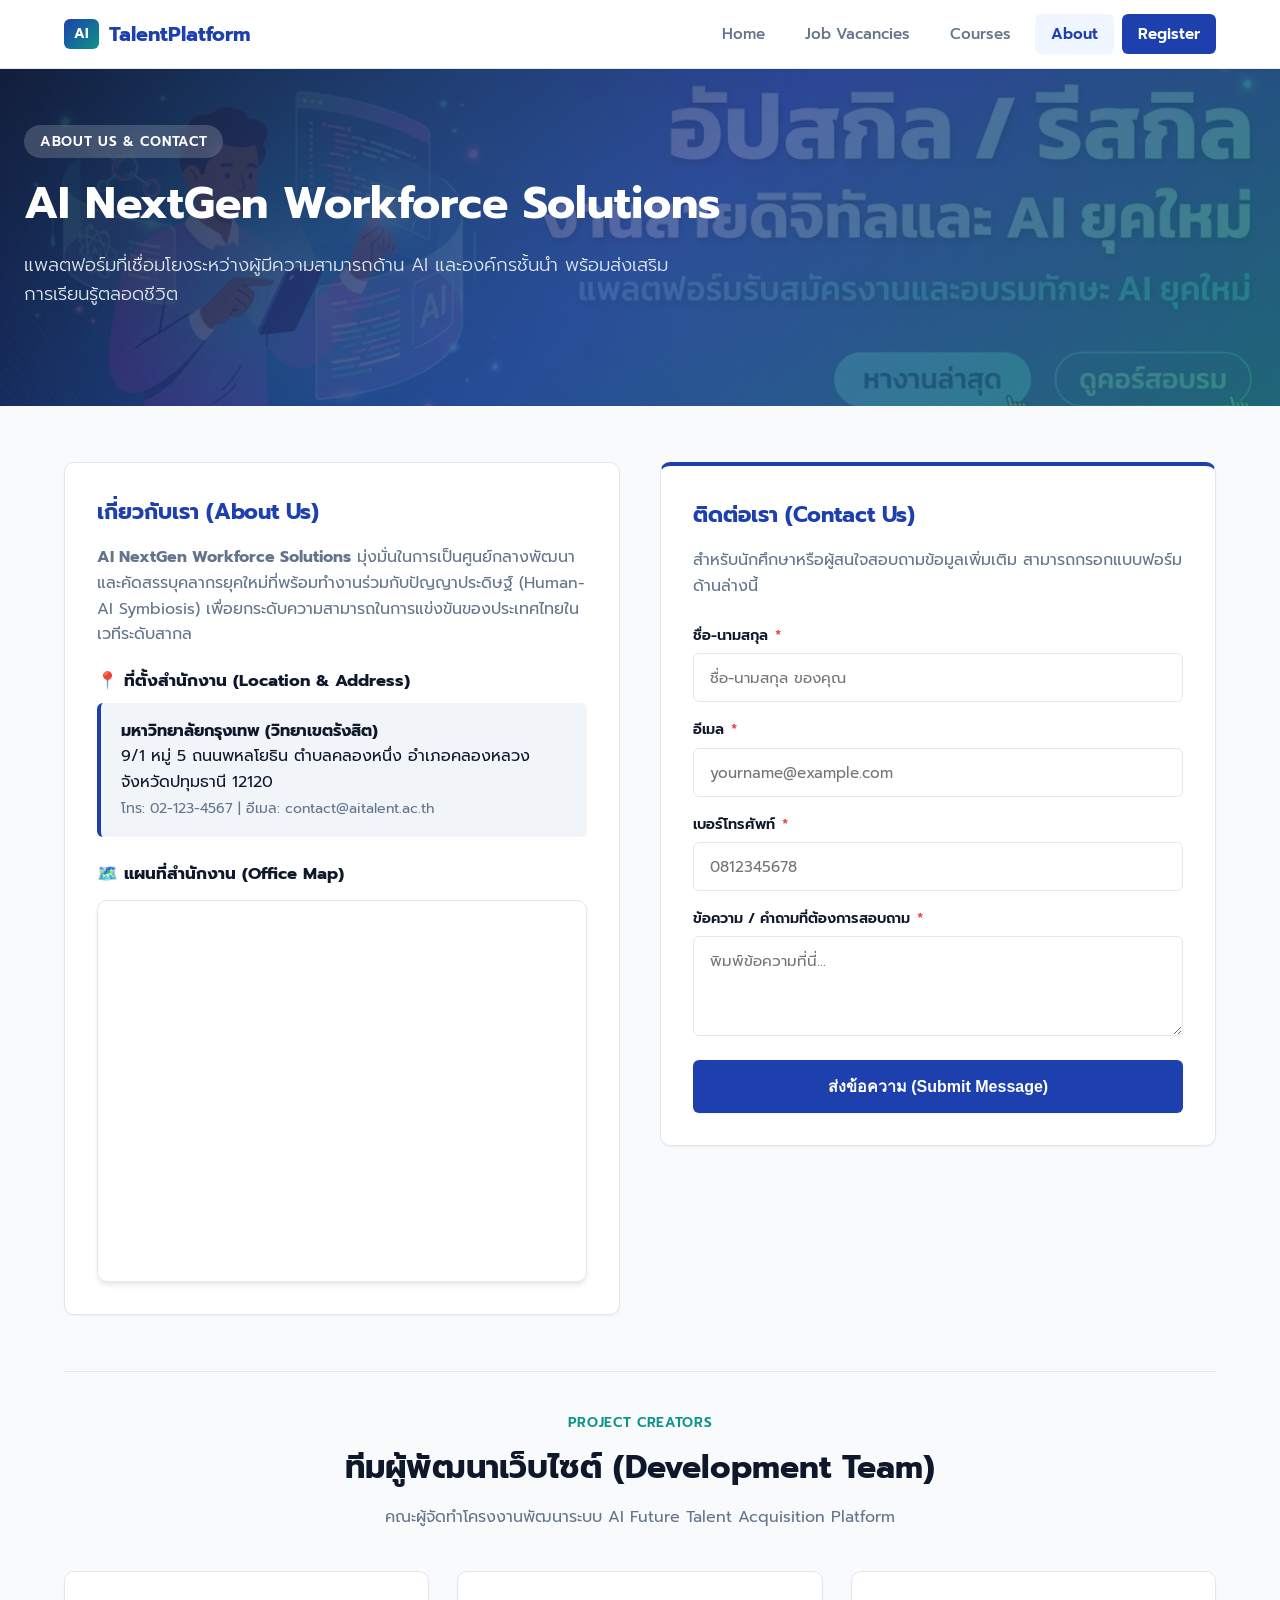
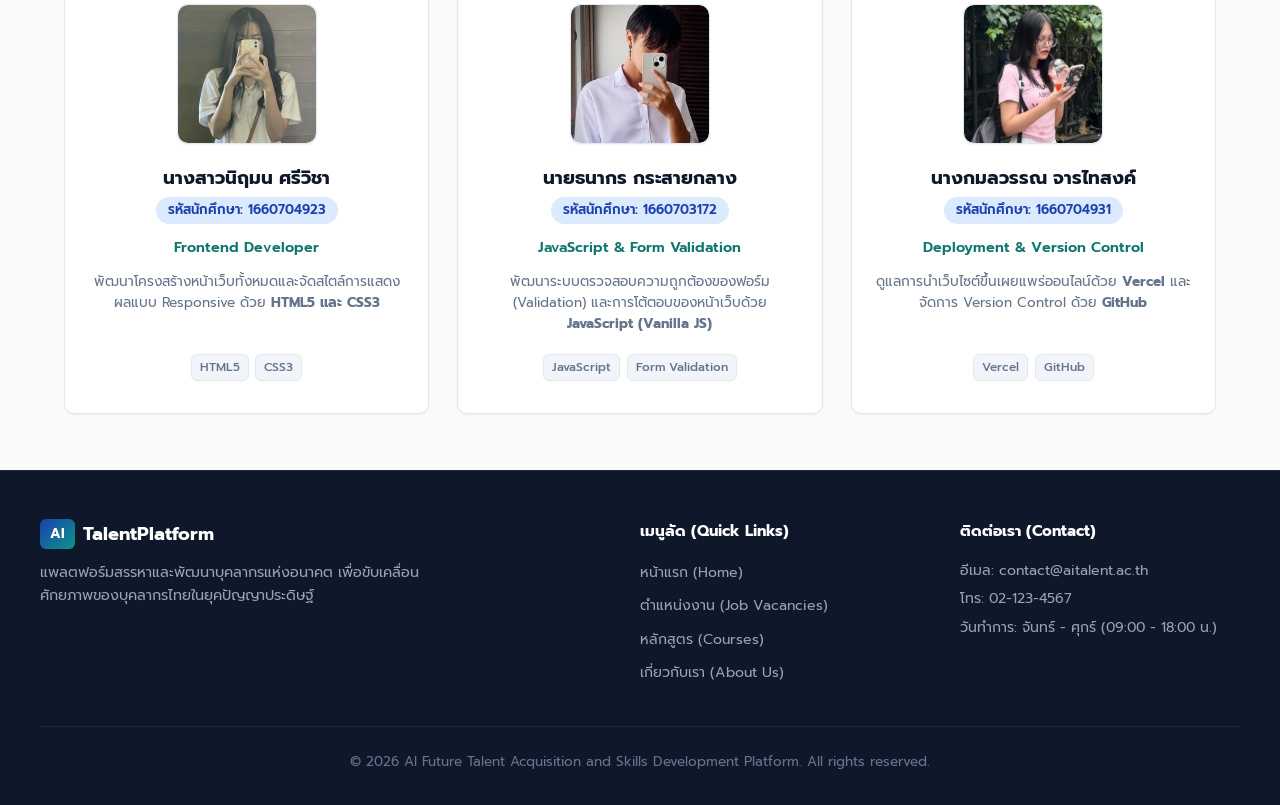
==== about.html @ 941a87b3 "New Commit" ====
<!DOCTYPE html>
<html lang="th">

<head>
    <meta charset="UTF-8">
    <meta name="viewport" content="width=device-width, initial-scale=1.0">
    <title>About Us | AI Future Talent Platform</title>
    <!-- Google Fonts -->
    <link rel="preconnect" href="https://fonts.googleapis.com">
    <link rel="preconnect" href="https://fonts.gstatic.com" crossorigin>
    <link
        href="https://fonts.googleapis.com/css2?family=Inter:wght@300;400;500;600;700&family=Prompt:wght@300;400;500;600;700&display=swap"
        rel="stylesheet">
    <!-- Master Stylesheet -->
    <link rel="stylesheet" href="css/style.css">
</head>

<body>
    <!-- Header & Navigation -->
    <header>
        <div class="nav-container">
            <a href="index.html" class="logo">
                <span class="logo-badge">AI</span>
                <span>TalentPlatform</span>
            </a>
            <nav>
                <ul>
                    <li><a href="index.html">Home</a></li>
                    <li><a href="jobvacancies.html">Job Vacancies</a></li>
                    <li><a href="courses.html">Courses</a></li>
                    <li><a href="about.html" class="active">About</a></li>
                    <li><a href="index.html#registration-section" class="nav-cta">Register</a></li>
                </ul>
            </nav>
        </div>
    </header>

    <main>
        <!-- Page Header -->
        <section class="hero" style="padding: 3.5rem 1.5rem 4rem 1.5rem;">
            <div class="hero-content">
                <span class="hero-tag">ABOUT US & CONTACT</span>
                <h1>AI NextGen Workforce Solutions</h1>
                <p>แพลตฟอร์มที่เชื่อมโยงระหว่างผู้มีความสามารถด้าน AI และองค์กรชั้นนำ พร้อมส่งเสริมการเรียนรู้ตลอดชีวิต
                </p>
            </div>
        </section>

        <!-- About & Contact Section -->
        <section class="container">
            <div class="about-grid">

                <!-- Left: Company Info & Map -->
                <div class="company-card">
                    <h3>เกี่ยวกับเรา (About Us)</h3>
                    <p>
                        <strong>AI NextGen Workforce Solutions</strong>
                        มุ่งมั่นในการเป็นศูนย์กลางพัฒนาและคัดสรรบุคลากรยุคใหม่ที่พร้อมทำงานร่วมกับปัญญาประดิษฐ์
                        (Human-AI Symbiosis) เพื่อยกระดับความสามารถในการแข่งขันของประเทศไทยในเวทีระดับสากล
                    </p>

                    <h4 style="font-size: 1.05rem; margin-bottom: 0.5rem; color: var(--text-main);">📍 ที่ตั้งสำนักงาน
                        (Location & Address)</h4>
                    <address class="address-box">
                        <strong>มหาวิทยาลัยกรุงเทพ (วิทยาเขตรังสิต)</strong><br>
                        9/1 หมู่ 5 ถนนพหลโยธิน ตำบลคลองหนึ่ง อำเภอคลองหลวง จังหวัดปทุมธานี 12120<br>
                        <span style="font-size: 0.88rem; color: var(--text-muted);">โทร: 02-123-4567 | อีเมล:
                            contact@aitalent.ac.th</span>
                    </address>

                    <h4 style="font-size: 1.05rem; margin-bottom: 0.75rem; color: var(--text-main);">🗺️ แผนที่สำนักงาน
                        (Office Map)</h4>
                    <div class="map-wrapper">
                        <iframe
                            src="https://www.google.com/maps/embed?pb=!1m18!1m12!1m3!1d3871.970285641771!2d100.6124508759078!3d14.039601389880854!2m3!1f0!2f0!3f0!3m2!1i1024!2i768!4f13.1!3m3!1m2!1s0x30e280145c22509b%3A0x6b44a737f174e92a!2sBangkok%20University!5e0!3m2!1sth!2sth!4v1710000000000!5m2!1sth!2sth"
                            width="100%" height="320" style="border:0;" allowfullscreen="" loading="lazy"
                            referrerpolicy="no-referrer-when-downgrade"></iframe>
                    </div>
                </div>

                <!-- Right: Contact Form -->
                <div class="company-card" style="border-top: 4px solid var(--primary);">
                    <h3>ติดต่อเรา (Contact Us)</h3>
                    <p style="margin-bottom: 1.5rem;">สำหรับนักศึกษาหรือผู้สนใจสอบถามข้อมูลเพิ่มเติม
                        สามารถกรอกแบบฟอร์มด้านล่างนี้</p>

                    <form id="contactForm" novalidate>
                        <div class="form-group" style="margin-bottom: 1rem;">
                            <label for="name" class="form-label">ชื่อ-นามสกุล <span class="required">*</span></label>
                            <input type="text" id="name" name="name" class="form-control"
                                placeholder="ชื่อ-นามสกุล ของคุณ" required>
                        </div>
                        <div class="form-group" style="margin-bottom: 1rem;">
                            <label for="email" class="form-label">อีเมล <span class="required">*</span></label>
                            <input type="email" id="email" name="email" class="form-control"
                                placeholder="yourname@example.com" required>
                        </div>

                        <div class="form-group" style="margin-bottom: 1rem;">
                            <label for="phone" class="form-label">เบอร์โทรศัพท์ <span class="required">*</span></label>
                            <input type="tel" id="phone" name="phone" class="form-control" placeholder="0812345678"
                                required>
                        </div>

                        <div class="form-group" style="margin-bottom: 1.5rem;">
                            <label for="message" class="form-label">ข้อความ / คำถามที่ต้องการสอบถาม <span
                                    class="required">*</span></label>
                            <textarea id="message" name="message" class="form-control"
                                placeholder="พิมพ์ข้อความที่นี่..." required></textarea>
                        </div>

                        <button type="submit" class="btn-submit">ส่งข้อความ (Submit Message)</button>
                    </form>
                </div>

            </div>

            <!-- Development Team Section (3 Developers) -->
            <div class="team-section">
                <div class="section-header">
                    <span class="section-tag">PROJECT CREATORS</span>
                    <h2 class="section-title">ทีมผู้พัฒนาเว็บไซต์ (Development Team)</h2>
                    <p class="section-subtitle">คณะผู้จัดทำโครงงานพัฒนาระบบ AI Future Talent Acquisition Platform</p>
                </div>

                <div class="team-grid">
                    <!-- Developer 1: Frontend -->
                    <div class="team-card">
                        <div class="team-photo-wrapper">
                            <!-- ใส่รูปภาพขนาด 1:1 (เช่น img/dev1.jpg หรือ img/dev1.png) -->
                            <img src="img/dev1.png" alt="dev1" onerror="this.style.display='none';">
                            <div class="team-photo-placeholder">
                                <!-- <span class="placeholder-text">รูปภาพ (1:1)<br><small
                                    style="color:#94a3b8;">img/dev1.jpg</small></span> -->
                                <span class="placeholder-icon">💻</span>
                                <span class="placeholder-text">รูปภาพ (1:1)<br><small
                                        style="color:#94a3b8;">img/dev1.png</small></span>
                            </div>
                        </div>
                        <h3 class="team-name">นางสาวนิฤมน ศรีวิชา</h3>
                        <span class="team-id">รหัสนักศึกษา: 1660704923</span>
                        <div class="team-role">Frontend Developer</div>
                        <p class="team-desc">พัฒนาโครงสร้างหน้าเว็บทั้งหมดและจัดสไตล์การแสดงผลแบบ Responsive ด้วย
                            <strong>HTML5 และ CSS3</strong>
                        </p>
                        <div class="team-tags">
                            <span class="team-tag">HTML5</span>
                            <span class="team-tag">CSS3</span>
                        </div>
                    </div>

                    <!-- Developer 2: Logic & Validation -->
                    <div class="team-card">
                        <div class="team-photo-wrapper">
                            <!-- ใส่รูปภาพขนาด 1:1 (เช่น img/dev2.jpg หรือ img/dev2.png) -->
                            <img src="img/dev2.png" alt="dev2" onerror="this.style.display='none';">
                            <div class="team-photo-placeholder">
                                <!-- <span class="placeholder-text">รูปภาพ (1:1)<br><small
                                        style="color:#94a3b8;">img/dev2.jpg</small></span> -->
                                <span class="placeholder-icon">⚙️</span>
                                <span class="placeholder-text">รูปภาพ (1:1)<br><small
                                        style="color:#94a3b8;">img/dev2.png</small></span>
                            </div>
                        </div>
                        <h3 class="team-name">นายธนากร กระสายกลาง</h3>
                        <span class="team-id">รหัสนักศึกษา: 1660703172</span>
                        <div class="team-role">JavaScript & Form Validation</div>
                        <p class="team-desc">พัฒนาระบบตรวจสอบความถูกต้องของฟอร์ม (Validation)
                            และการโต้ตอบของหน้าเว็บด้วย <strong>JavaScript (Vanilla JS)</strong></p>
                        <div class="team-tags">
                            <span class="team-tag">JavaScript</span>
                            <span class="team-tag">Form Validation</span>
                        </div>
                    </div>

                    <!-- Developer 3: Deploy & Git -->
                    <div class="team-card">
                        <div class="team-photo-wrapper">
                            <!-- ใส่รูปภาพขนาด 1:1 (เช่น img/dev3.jpg หรือ img/dev3.png) -->
                            <img src="img/dev3.png" alt="dev3" onerror="this.style.display='none';">
                            <div class="team-photo-placeholder">
                                <!-- <span class="placeholder-text">รูปภาพ (1:1)<br><small
                                    style="color:#94a3b8;">img/dev3.jpg</small></span> -->
                                <span class="placeholder-icon">🚀</span>
                                <span class="placeholder-text">รูปภาพ (1:1)<br><small
                                        style="color:#94a3b8;">img/dev3.png</small></span>
                            </div>
                        </div>
                        <h3 class="team-name">นางกมลวรรณ จารไทสงค์</h3>
                        <span class="team-id">รหัสนักศึกษา: 1660704931</span>
                        <div class="team-role">Deployment & Version Control</div>
                        <p class="team-desc">ดูแลการนำเว็บไซต์ขึ้นเผยแพร่ออนไลน์ด้วย <strong>Vercel</strong> และจัดการ
                            Version Control ด้วย <strong>GitHub</strong></p>
                        <div class="team-tags">
                            <span class="team-tag">Vercel</span>
                            <span class="team-tag">GitHub</span>
                        </div>
                    </div>
                </div>
            </div>
        </section>
    </main>

    <!-- Footer -->
    <footer>
        <div class="footer-container">
            <div class="footer-brand">
                <h4><span class="logo-badge">AI</span> TalentPlatform</h4>
                <p>แพลตฟอร์มสรรหาและพัฒนาบุคลากรแห่งอนาคต เพื่อขับเคลื่อนศักยภาพของบุคลากรไทยในยุคปัญญาประดิษฐ์</p>
            </div>
            <div class="footer-links">
                <h5>เมนูลัด (Quick Links)</h5>
                <ul>
                    <li><a href="index.html">หน้าแรก (Home)</a></li>
                    <li><a href="jobvacancies.html">ตำแหน่งงาน (Job Vacancies)</a></li>
                    <li><a href="courses.html">หลักสูตร (Courses)</a></li>
                    <li><a href="about.html">เกี่ยวกับเรา (About Us)</a></li>
                </ul>
            </div>
            <div class="footer-links">
                <h5>ติดต่อเรา (Contact)</h5>
                <p style="font-size: 0.88rem; margin-bottom: 6px;">อีเมล: contact@aitalent.ac.th</p>
                <p style="font-size: 0.88rem; margin-bottom: 6px;">โทร: 02-123-4567</p>
                <p style="font-size: 0.88rem;">วันทำการ: จันทร์ - ศุกร์ (09:00 - 18:00 น.)</p>
            </div>
        </div>
        <div class="footer-bottom">
            <p>&copy; 2026 AI Future Talent Acquisition and Skills Development Platform. All rights reserved.</p>
        </div>
    </footer>

    <!-- Scripts -->
    <script src="js/validation.js"></script>
</body>

</html>
---- css/style.css ----
/* ==========================================================================
   AI Future Talent Acquisition and Skills Development Platform
   Master Stylesheet (css/style.css)
   ========================================================================== */

/* --------------------------------------------------------------------------
   Google Fonts Import & CSS Variables
   -------------------------------------------------------------------------- */
@import url('https://fonts.googleapis.com/css2?family=Inter:wght@300;400;500;600;700&family=Prompt:wght@300;400;500;600;700&display=swap');

:root {
  /* Brand Palette */
  --primary: #1e40af;
  --primary-hover: #1d4ed8;
  --primary-light: #dbeafe;
  --accent: #0d9488;
  --accent-hover: #0f766e;
  --accent-light: #ccfbf1;
  
  /* Neutral Colors */
  --bg-page: #f8fafc;
  --bg-card: #ffffff;
  --bg-subtle: #f1f5f9;
  --text-main: #0f172a;
  --text-muted: #64748b;
  --text-white: #ffffff;
  --border-color: #e2e8f0;
  --border-focus: #2563eb;
  
  /* State Colors */
  --error: #ef4444;
  --error-bg: #fef2f2;
  --success: #10b981;
  --success-bg: #ecfdf5;
  --warning: #f59e0b;
  --warning-bg: #fffbeb;

  /* Typography */
  --font-family: 'Prompt', 'Inter', -apple-system, BlinkMacSystemFont, "Segoe UI", Roboto, sans-serif;

  /* Shadows & Radii */
  --shadow-sm: 0 1px 2px 0 rgba(0, 0, 0, 0.05);
  --shadow-md: 0 4px 6px -1px rgba(0, 0, 0, 0.08), 0 2px 4px -1px rgba(0, 0, 0, 0.04);
  --shadow-lg: 0 10px 15px -3px rgba(0, 0, 0, 0.08), 0 4px 6px -2px rgba(0, 0, 0, 0.04);
  --shadow-xl: 0 20px 25px -5px rgba(0, 0, 0, 0.1), 0 10px 10px -5px rgba(0, 0, 0, 0.04);
  --radius-sm: 6px;
  --radius-md: 10px;
  --radius-lg: 16px;
  --radius-full: 9999px;

  /* Transitions */
  --transition: all 0.2s cubic-bezier(0.4, 0, 0.2, 1);
}

/* --------------------------------------------------------------------------
   Reset & Base Styles
   -------------------------------------------------------------------------- */
*, *::before, *::after {
  box-sizing: border-box;
  margin: 0;
  padding: 0;
}

html {
  scroll-behavior: smooth;
}

body {
  font-family: var(--font-family);
  background-color: var(--bg-page);
  color: var(--text-main);
  line-height: 1.6;
  min-height: 100vh;
  display: flex;
  flex-direction: column;
  -webkit-font-smoothing: antialiased;
}

main {
  flex: 1;
  width: 100%;
}

img {
  max-width: 100%;
  height: auto;
  display: block;
}

a {
  color: var(--primary);
  text-decoration: none;
  transition: var(--transition);
}

a:hover {
  color: var(--primary-hover);
}

/* --------------------------------------------------------------------------
   Header & Navigation
   -------------------------------------------------------------------------- */
header {
  background-color: #ffffff;
  border-bottom: 1px solid var(--border-color);
  position: sticky;
  top: 0;
  z-index: 1000;
  box-shadow: var(--shadow-sm);
}

.nav-container {
  max-width: 1200px;
  margin: 0 auto;
  padding: 0.85rem 1.5rem;
  display: flex;
  justify-content: space-between;
  align-items: center;
}

.logo {
  display: flex;
  align-items: center;
  gap: 10px;
  font-weight: 700;
  font-size: 1.25rem;
  color: var(--primary);
  text-decoration: none;
}

.logo-badge {
  background: linear-gradient(135deg, var(--primary), var(--accent));
  color: #fff;
  padding: 4px 10px;
  border-radius: var(--radius-sm);
  font-size: 0.85rem;
  font-weight: 700;
}

nav ul {
  list-style: none;
  display: flex;
  gap: 0.5rem;
  align-items: center;
}

nav ul li a {
  color: var(--text-muted);
  font-weight: 500;
  padding: 0.5rem 1rem;
  border-radius: var(--radius-sm);
  display: inline-block;
  font-size: 0.95rem;
  transition: var(--transition);
}

nav ul li a:hover {
  color: var(--primary);
  background-color: var(--primary-light);
}

nav ul li a.active {
  color: var(--primary);
  background-color: #eff6ff;
  font-weight: 600;
}

.nav-cta {
  background-color: var(--primary) !important;
  color: #ffffff !important;
  font-weight: 600 !important;
}

.nav-cta:hover {
  background-color: var(--primary-hover) !important;
  transform: translateY(-1px);
}

/* --------------------------------------------------------------------------
   Hero Section
   -------------------------------------------------------------------------- */
.hero {
  background: linear-gradient(135deg, rgba(15, 23, 42, 0.88) 0%, rgba(30, 58, 138, 0.82) 50%, rgba(15, 118, 110, 0.85) 100%), url('../img/banner.png') center/cover no-repeat;
  color: var(--text-white);
  padding: 4.5rem 1.5rem 5rem 1.5rem;
  position: relative;
  overflow: hidden;
}

.hero::before {
  content: "";
  position: absolute;
  top: -50%;
  left: -50%;
  width: 200%;
  height: 200%;
  background: radial-gradient(circle, rgba(255, 255, 255, 0.08) 0%, transparent 60%);
  pointer-events: none;
}

.hero-container {
  max-width: 1200px;
  margin: 0 auto;
  display: grid;
  grid-template-columns: 1.15fr 0.85fr;
  gap: 3rem;
  align-items: center;
  position: relative;
  z-index: 1;
}

.hero-content {
  max-width: 800px;
  margin: 0;
  position: relative;
  z-index: 1;
}

.hero-visual {
  display: flex;
  justify-content: center;
  align-items: center;
}

.hero-banner-img {
  width: 100%;
  max-height: 380px;
  object-fit: cover;
  border-radius: var(--radius-lg);
  box-shadow: 0 20px 35px -10px rgba(0, 0, 0, 0.5);
  border: none;
  outline: none;
  transition: transform 0.3s ease;
}

.hero-banner-img:hover {
  transform: translateY(-4px);
}

/* Full Width Banner without borders */
.banner-wrapper {
  width: 100%;
  margin: 0;
  padding: 0;
  overflow: hidden;
  line-height: 0;
  border: none;
  background-color: #0f172a;
}

.full-width-banner {
  width: 100%;
  height: auto;
  max-height: 480px;
  object-fit: cover;
  display: block;
  margin: 0;
  padding: 0;
  border: none;
  outline: none;
}

.hero-tag {
  display: inline-block;
  background: rgba(255, 255, 255, 0.18);
  backdrop-filter: blur(8px);
  color: #ffffff;
  padding: 6px 16px;
  border-radius: var(--radius-full);
  font-size: 0.85rem;
  font-weight: 600;
  letter-spacing: 0.05em;
  margin-bottom: 1.25rem;
  border: none;
}

.hero h1 {
  font-size: 2.75rem;
  font-weight: 700;
  line-height: 1.2;
  margin-bottom: 1.25rem;
  color: #ffffff;
}

.hero p {
  font-size: 1.15rem;
  color: #e2e8f0;
  max-width: 650px;
  margin: 0 0 2rem 0;
  font-weight: 300;
}

.hero-actions {
  display: flex;
  gap: 1rem;
  flex-wrap: wrap;
}

@media (max-width: 900px) {
  .hero-container {
    grid-template-columns: 1fr;
    text-align: center;
    gap: 2rem;
  }
  .hero-content {
    margin: 0 auto;
    text-align: center;
  }
  .hero p {
    margin: 0 auto 2rem auto;
  }
  .hero-actions {
    justify-content: center;
  }
  .hero-banner-img {
    max-height: 280px;
  }
}

.cta-button {
  display: inline-flex;
  align-items: center;
  justify-content: center;
  background-color: #ffffff;
  color: var(--primary);
  font-weight: 600;
  padding: 0.85rem 2rem;
  border-radius: var(--radius-md);
  font-size: 1rem;
  box-shadow: var(--shadow-md);
  transition: var(--transition);
  border: none;
  cursor: pointer;
}

.cta-button:hover {
  background-color: #f8fafc;
  color: var(--primary-hover);
  transform: translateY(-2px);
  box-shadow: var(--shadow-lg);
}

.cta-button.secondary {
  background-color: transparent;
  color: #ffffff;
  border: 2px solid rgba(255, 255, 255, 0.7);
}

.cta-button.secondary:hover {
  background-color: rgba(255, 255, 255, 0.15);
  border-color: #ffffff;
}

/* --------------------------------------------------------------------------
   Container & Section Common Styles
   -------------------------------------------------------------------------- */
.container {
  max-width: 1200px;
  margin: 0 auto;
  padding: 3.5rem 1.5rem;
}

.section-header {
  text-align: center;
  max-width: 700px;
  margin: 0 auto 2.5rem auto;
}

.section-tag {
  color: var(--accent);
  font-weight: 600;
  font-size: 0.85rem;
  text-transform: uppercase;
  letter-spacing: 0.05em;
  margin-bottom: 0.5rem;
  display: block;
}

.section-title {
  font-size: 2rem;
  font-weight: 700;
  color: var(--text-main);
  margin-bottom: 0.75rem;
}

.section-subtitle {
  color: var(--text-muted);
  font-size: 1rem;
}

/* --------------------------------------------------------------------------
   Job Vacancies Cards
   -------------------------------------------------------------------------- */
.job-grid {
  display: grid;
  grid-template-columns: repeat(auto-fill, minmax(350px, 1fr));
  gap: 1.5rem;
}

.job-card {
  background-color: var(--bg-card);
  border: 1px solid var(--border-color);
  border-radius: var(--radius-md);
  padding: 1.75rem;
  box-shadow: var(--shadow-sm);
  transition: var(--transition);
  display: flex;
  flex-direction: column;
  position: relative;
}

.job-card:hover {
  transform: translateY(-4px);
  box-shadow: var(--shadow-lg);
  border-color: #cbd5e1;
}

.job-card-image {
  width: 100%;
  height: 190px;
  overflow: hidden;
  border-radius: var(--radius-sm);
  margin-bottom: 1.25rem;
  background-color: #f1f5f9;
}

.job-card-image img {
  width: 100%;
  height: 100%;
  object-fit: cover;
  object-position: center;
  display: block;
  transition: transform 0.3s ease;
}

.job-card:hover .job-card-image img {
  transform: scale(1.05);
}

/* Detail Card Layout for jobvacancies.html */
.job-detail-card {
  display: grid;
  grid-template-columns: 280px 1fr;
  gap: 2rem;
  align-items: start;
}

.job-detail-sidebar {
  display: flex;
  flex-direction: column;
  gap: 0.85rem;
}

.job-detail-img-wrapper {
  width: 100%;
  height: 180px;
  aspect-ratio: 16 / 10;
  border-radius: var(--radius-md);
  overflow: hidden;
  background-color: #f1f5f9;
  border: 1px solid var(--border-color);
  box-shadow: var(--shadow-sm);
  position: relative;
}

.job-detail-img-wrapper img {
  width: 100%;
  height: 100%;
  object-fit: cover;
  object-position: center;
  display: block;
  transition: transform 0.3s ease;
}

.job-quick-meta {
  display: flex;
  flex-direction: column;
  gap: 0.4rem;
}

.job-location-badge,
.job-type-badge {
  font-size: 0.82rem;
  color: var(--text-muted);
  background-color: var(--bg-subtle);
  padding: 6px 12px;
  border-radius: var(--radius-sm);
  display: block;
  border: 1px solid var(--border-color);
}

.job-card:hover .job-detail-img-wrapper img {
  transform: scale(1.04);
}

@media (max-width: 768px) {
  .job-detail-card {
    grid-template-columns: 1fr;
  }
  .job-detail-img-wrapper {
    height: 200px;
    aspect-ratio: auto;
  }
}

.job-card-header {
  margin-bottom: 1rem;
}

.company-name {
  color: var(--text-muted);
  font-size: 0.9rem;
  font-weight: 500;
  margin-bottom: 0.25rem;
  display: flex;
  align-items: center;
  gap: 6px;
}

.job-title {
  font-size: 1.25rem;
  font-weight: 700;
  color: var(--text-main);
  margin-bottom: 0.5rem;
  line-height: 1.35;
}

.salary-tag {
  display: inline-flex;
  align-items: center;
  background-color: var(--accent-light);
  color: var(--accent-hover);
  padding: 4px 10px;
  border-radius: var(--radius-sm);
  font-size: 0.85rem;
  font-weight: 600;
  margin-bottom: 1rem;
}

.job-card-body {
  flex: 1;
  color: var(--text-muted);
  font-size: 0.95rem;
  margin-bottom: 1.5rem;
}

.job-info-group {
  margin-bottom: 0.75rem;
}

.job-info-label {
  font-weight: 600;
  color: var(--text-main);
  margin-bottom: 0.25rem;
}

.job-card-body ul {
  padding-left: 1.25rem;
  margin-bottom: 0.75rem;
}

.job-card-body li {
  margin-bottom: 0.25rem;
  font-size: 0.9rem;
}

.job-card-footer {
  margin-top: auto;
  display: flex;
  gap: 0.75rem;
  align-items: center;
  justify-content: space-between;
  border-top: 1px solid var(--border-color);
  padding-top: 1rem;
}

.btn-apply {
  background-color: var(--primary);
  color: #ffffff;
  font-weight: 600;
  padding: 0.6rem 1.2rem;
  border-radius: var(--radius-sm);
  font-size: 0.9rem;
  display: inline-flex;
  align-items: center;
  justify-content: center;
  transition: var(--transition);
  border: none;
  cursor: pointer;
  text-decoration: none;
}

.btn-apply:hover {
  background-color: var(--primary-hover);
  color: #ffffff;
}

.btn-outline {
  background-color: transparent;
  color: var(--primary);
  border: 1px solid var(--primary);
  font-weight: 600;
  padding: 0.55rem 1rem;
  border-radius: var(--radius-sm);
  font-size: 0.9rem;
  transition: var(--transition);
}

.btn-outline:hover {
  background-color: var(--primary-light);
}

/* --------------------------------------------------------------------------
   Course Cards Grid
   -------------------------------------------------------------------------- */
.course-grid {
  display: grid;
  grid-template-columns: repeat(auto-fill, minmax(340px, 1fr));
  gap: 1.5rem;
}

.course-card {
  background-color: var(--bg-card);
  border: 1px solid var(--border-color);
  border-radius: var(--radius-md);
  padding: 1.75rem;
  box-shadow: var(--shadow-sm);
  transition: var(--transition);
  display: flex;
  flex-direction: column;
}

.course-card:hover {
  transform: translateY(-4px);
  box-shadow: var(--shadow-lg);
  border-color: #cbd5e1;
}

.course-badge {
  display: inline-block;
  background-color: #f1f5f9;
  color: var(--primary);
  padding: 4px 10px;
  border-radius: var(--radius-sm);
  font-size: 0.8rem;
  font-weight: 600;
  margin-bottom: 0.75rem;
  align-self: flex-start;
}

.course-title {
  font-size: 1.2rem;
  font-weight: 700;
  color: var(--text-main);
  margin-bottom: 0.75rem;
  line-height: 1.35;
}

.course-meta {
  display: flex;
  gap: 1rem;
  margin-bottom: 1rem;
  font-size: 0.85rem;
  color: var(--text-muted);
}

.course-meta-item {
  display: flex;
  align-items: center;
  gap: 4px;
}

.course-price {
  font-size: 1.25rem;
  font-weight: 700;
  color: var(--accent);
  margin-bottom: 1rem;
}

.course-desc {
  font-size: 0.9rem;
  color: var(--text-muted);
  margin-bottom: 1.5rem;
  flex: 1;
}

/* --------------------------------------------------------------------------
   Forms & Inputs (Registration & Contact)
   -------------------------------------------------------------------------- */
.form-section {
  background-color: var(--bg-subtle);
  border-top: 1px solid var(--border-color);
  border-bottom: 1px solid var(--border-color);
  padding: 4rem 1.5rem;
}

.form-card {
  background-color: var(--bg-card);
  max-width: 760px;
  margin: 0 auto;
  border-radius: var(--radius-lg);
  padding: 2.5rem;
  box-shadow: var(--shadow-md);
  border: 1px solid var(--border-color);
}

.form-grid {
  display: grid;
  grid-template-columns: repeat(2, 1fr);
  gap: 1.25rem;
}

.form-group {
  display: flex;
  flex-direction: column;
  gap: 0.4rem;
}

.form-group.full-width {
  grid-column: 1 / -1;
}

.form-label {
  font-size: 0.9rem;
  font-weight: 600;
  color: var(--text-main);
}

.form-label .required {
  color: var(--error);
  margin-left: 2px;
}

.form-control {
  width: 100%;
  padding: 0.75rem 1rem;
  font-size: 0.95rem;
  font-family: inherit;
  border: 1px solid var(--border-color);
  border-radius: var(--radius-sm);
  background-color: #ffffff;
  color: var(--text-main);
  transition: var(--transition);
  outline: none;
}

.form-control:focus {
  border-color: var(--border-focus);
  box-shadow: 0 0 0 3px rgba(37, 99, 235, 0.15);
}

.form-control.input-error {
  border-color: var(--error);
  background-color: var(--error-bg);
}

textarea.form-control {
  resize: vertical;
  min-height: 100px;
}

.checkbox-group {
  display: flex;
  align-items: flex-start;
  gap: 0.6rem;
  cursor: pointer;
  user-select: none;
}

.checkbox-group input[type="checkbox"] {
  width: 1.15rem;
  height: 1.15rem;
  accent-color: var(--primary);
  margin-top: 0.2rem;
  cursor: pointer;
}

.checkbox-label {
  font-size: 0.88rem;
  color: var(--text-muted);
  line-height: 1.45;
}

.btn-submit {
  width: 100%;
  background-color: var(--primary);
  color: #ffffff;
  font-weight: 600;
  font-size: 1rem;
  padding: 0.85rem;
  border-radius: var(--radius-sm);
  border: none;
  cursor: pointer;
  transition: var(--transition);
  box-shadow: var(--shadow-sm);
}

.btn-submit:hover {
  background-color: var(--primary-hover);
  box-shadow: var(--shadow-md);
  transform: translateY(-1px);
}

/* --------------------------------------------------------------------------
   Company Info & Map (About Page)
   -------------------------------------------------------------------------- */
.about-grid {
  display: grid;
  grid-template-columns: 1fr 1fr;
  gap: 2.5rem;
  align-items: start;
}

.company-card {
  background-color: var(--bg-card);
  border-radius: var(--radius-md);
  border: 1px solid var(--border-color);
  padding: 2rem;
  box-shadow: var(--shadow-sm);
}

.company-card h3 {
  font-size: 1.35rem;
  color: var(--primary);
  margin-bottom: 1rem;
}

.company-card p {
  color: var(--text-muted);
  margin-bottom: 1.25rem;
}

.address-box {
  background-color: var(--bg-subtle);
  border-radius: var(--radius-sm);
  padding: 1rem 1.25rem;
  font-style: normal;
  color: var(--text-main);
  margin-bottom: 1.5rem;
  border-left: 4px solid var(--primary);
}

.map-wrapper {
  border-radius: var(--radius-md);
  overflow: hidden;
  box-shadow: var(--shadow-md);
  border: 1px solid var(--border-color);
}

.map-wrapper iframe {
  display: block;
  width: 100%;
  height: 380px;
  border: 0;
}

/* --------------------------------------------------------------------------
   Development Team (About Page)
   -------------------------------------------------------------------------- */
.team-section {
  margin-top: 3.5rem;
  padding-top: 2.5rem;
  border-top: 1px solid var(--border-color);
}

.team-grid {
  display: grid;
  grid-template-columns: repeat(3, 1fr);
  gap: 1.75rem;
}

.team-card {
  background-color: var(--bg-card);
  border: 1px solid var(--border-color);
  border-radius: var(--radius-md);
  padding: 2rem 1.5rem;
  text-align: center;
  box-shadow: var(--shadow-sm);
  transition: var(--transition);
  display: flex;
  flex-direction: column;
  align-items: center;
}

.team-card:hover {
  transform: translateY(-4px);
  box-shadow: var(--shadow-lg);
  border-color: #cbd5e1;
}

.team-photo-wrapper {
  width: 140px;
  height: 140px;
  min-width: 140px;
  min-height: 140px;
  aspect-ratio: 1 / 1;
  border-radius: var(--radius-md);
  overflow: hidden;
  margin-bottom: 1.25rem;
  background-color: #f1f5f9;
  border: 1px solid var(--border-color);
  display: flex;
  align-items: center;
  justify-content: center;
  position: relative;
  box-shadow: var(--shadow-sm);
  transition: var(--transition);
}

.team-card:hover .team-photo-wrapper {
  border-color: var(--primary);
  box-shadow: var(--shadow-md);
}

.team-photo-wrapper img {
  position: absolute;
  top: 0;
  left: 0;
  width: 100%;
  height: 100%;
  min-width: 100%;
  min-height: 100%;
  aspect-ratio: 1 / 1;
  object-fit: cover;
  object-position: center;
  display: block;
  border-radius: inherit;
  z-index: 2;
  transition: transform 0.3s ease;
}

.team-card:hover .team-photo-wrapper img {
  transform: scale(1.05);
}

.team-photo-placeholder {
  position: absolute;
  top: 0;
  left: 0;
  width: 100%;
  height: 100%;
  display: flex;
  flex-direction: column;
  align-items: center;
  justify-content: center;
  gap: 6px;
  color: var(--text-muted);
  text-align: center;
  padding: 10px;
  background: linear-gradient(135deg, #f8fafc, #f1f5f9);
  z-index: 1;
}

.team-photo-placeholder .placeholder-icon {
  font-size: 2.25rem;
  line-height: 1;
}

.team-photo-placeholder .placeholder-text {
  font-size: 0.78rem;
  color: var(--text-muted);
  font-weight: 500;
}

.team-avatar {
  width: 85px;
  height: 85px;
  aspect-ratio: 1 / 1;
  border-radius: var(--radius-md);
  background: linear-gradient(135deg, var(--primary), var(--accent));
  color: #ffffff;
  display: flex;
  align-items: center;
  justify-content: center;
  font-size: 2rem;
  font-weight: 700;
  margin-bottom: 1.25rem;
  box-shadow: 0 4px 12px rgba(30, 64, 175, 0.25);
}

.team-name {
  font-size: 1.15rem;
  font-weight: 700;
  color: var(--text-main);
  margin-bottom: 0.25rem;
}

.team-id {
  font-size: 0.82rem;
  color: var(--primary);
  font-weight: 600;
  background-color: var(--primary-light);
  padding: 3px 12px;
  border-radius: var(--radius-full);
  margin-bottom: 0.75rem;
  display: inline-block;
}

.team-role {
  font-size: 0.9rem;
  font-weight: 600;
  color: var(--accent-hover);
  margin-bottom: 0.75rem;
}

.team-desc {
  font-size: 0.85rem;
  color: var(--text-muted);
  line-height: 1.55;
  margin-bottom: 1.25rem;
}

.team-tags {
  display: flex;
  gap: 0.4rem;
  flex-wrap: wrap;
  justify-content: center;
  margin-top: auto;
}

.team-tag {
  font-size: 0.75rem;
  background-color: var(--bg-subtle);
  color: var(--text-muted);
  padding: 3px 8px;
  border-radius: var(--radius-sm);
  border: 1px solid var(--border-color);
  font-weight: 500;
}

@media (max-width: 900px) {
  .team-grid {
    grid-template-columns: 1fr;
  }
}

/* --------------------------------------------------------------------------
   Modal Popup for Course Details / Feedback
   -------------------------------------------------------------------------- */
.modal-backdrop {
  position: fixed;
  top: 0;
  left: 0;
  width: 100%;
  height: 100%;
  background-color: rgba(15, 23, 42, 0.6);
  backdrop-filter: blur(4px);
  display: flex;
  align-items: center;
  justify-content: center;
  z-index: 2000;
  opacity: 0;
  pointer-events: none;
  transition: opacity 0.25s ease;
  padding: 1.5rem;
}

.modal-backdrop.show {
  opacity: 1;
  pointer-events: auto;
}

.modal-content {
  background-color: #ffffff;
  border-radius: var(--radius-lg);
  max-width: 550px;
  width: 100%;
  padding: 2rem;
  box-shadow: var(--shadow-xl);
  transform: scale(0.95);
  transition: transform 0.25s ease;
}

.modal-backdrop.show .modal-content {
  transform: scale(1);
}

.modal-header {
  display: flex;
  justify-content: space-between;
  align-items: center;
  margin-bottom: 1rem;
}

.modal-title {
  font-size: 1.35rem;
  font-weight: 700;
  color: var(--text-main);
}

.modal-close {
  background: none;
  border: none;
  font-size: 1.5rem;
  cursor: pointer;
  color: var(--text-muted);
}

.modal-body {
  color: var(--text-muted);
  font-size: 0.95rem;
  margin-bottom: 1.5rem;
}

.modal-footer {
  display: flex;
  justify-content: flex-end;
  gap: 0.75rem;
}

/* --------------------------------------------------------------------------
   Footer (Sticky, non-overlapping)
   -------------------------------------------------------------------------- */
footer {
  background-color: #0f172a;
  color: #94a3b8;
  padding: 3rem 1.5rem 2rem 1.5rem;
  margin-top: auto;
  border-top: 1px solid #1e293b;
}

.footer-container {
  max-width: 1200px;
  margin: 0 auto;
  display: grid;
  grid-template-columns: 2fr 1fr 1fr;
  gap: 2.5rem;
  margin-bottom: 2rem;
}

.footer-brand h4 {
  color: #ffffff;
  font-size: 1.15rem;
  margin-bottom: 0.75rem;
  display: flex;
  align-items: center;
  gap: 8px;
}

.footer-brand p {
  font-size: 0.9rem;
  line-height: 1.6;
  max-width: 380px;
}

.footer-links h5 {
  color: #ffffff;
  font-size: 0.95rem;
  margin-bottom: 1rem;
}

.footer-links ul {
  list-style: none;
}

.footer-links li {
  margin-bottom: 0.5rem;
}

.footer-links a {
  color: #94a3b8;
  font-size: 0.88rem;
  transition: var(--transition);
}

.footer-links a:hover {
  color: #ffffff;
  padding-left: 4px;
}

.footer-bottom {
  max-width: 1200px;
  margin: 0 auto;
  padding-top: 1.5rem;
  border-top: 1px solid #1e293b;
  text-align: center;
  font-size: 0.85rem;
  color: #64748b;
}

/* --------------------------------------------------------------------------
   Responsive Breakpoints
   -------------------------------------------------------------------------- */
@media (max-width: 900px) {
  .about-grid {
    grid-template-columns: 1fr;
  }
  .footer-container {
    grid-template-columns: 1fr;
    gap: 1.5rem;
  }
}

@media (max-width: 640px) {
  .nav-container {
    flex-direction: column;
    gap: 0.75rem;
  }
  nav ul {
    flex-wrap: wrap;
    justify-content: center;
  }
  .hero h1 {
    font-size: 2rem;
  }
  .hero p {
    font-size: 1rem;
  }
  .form-grid {
    grid-template-columns: 1fr;
  }
  .form-card {
    padding: 1.5rem;
  }
  .job-grid, .course-grid {
    grid-template-columns: 1fr;
  }
}
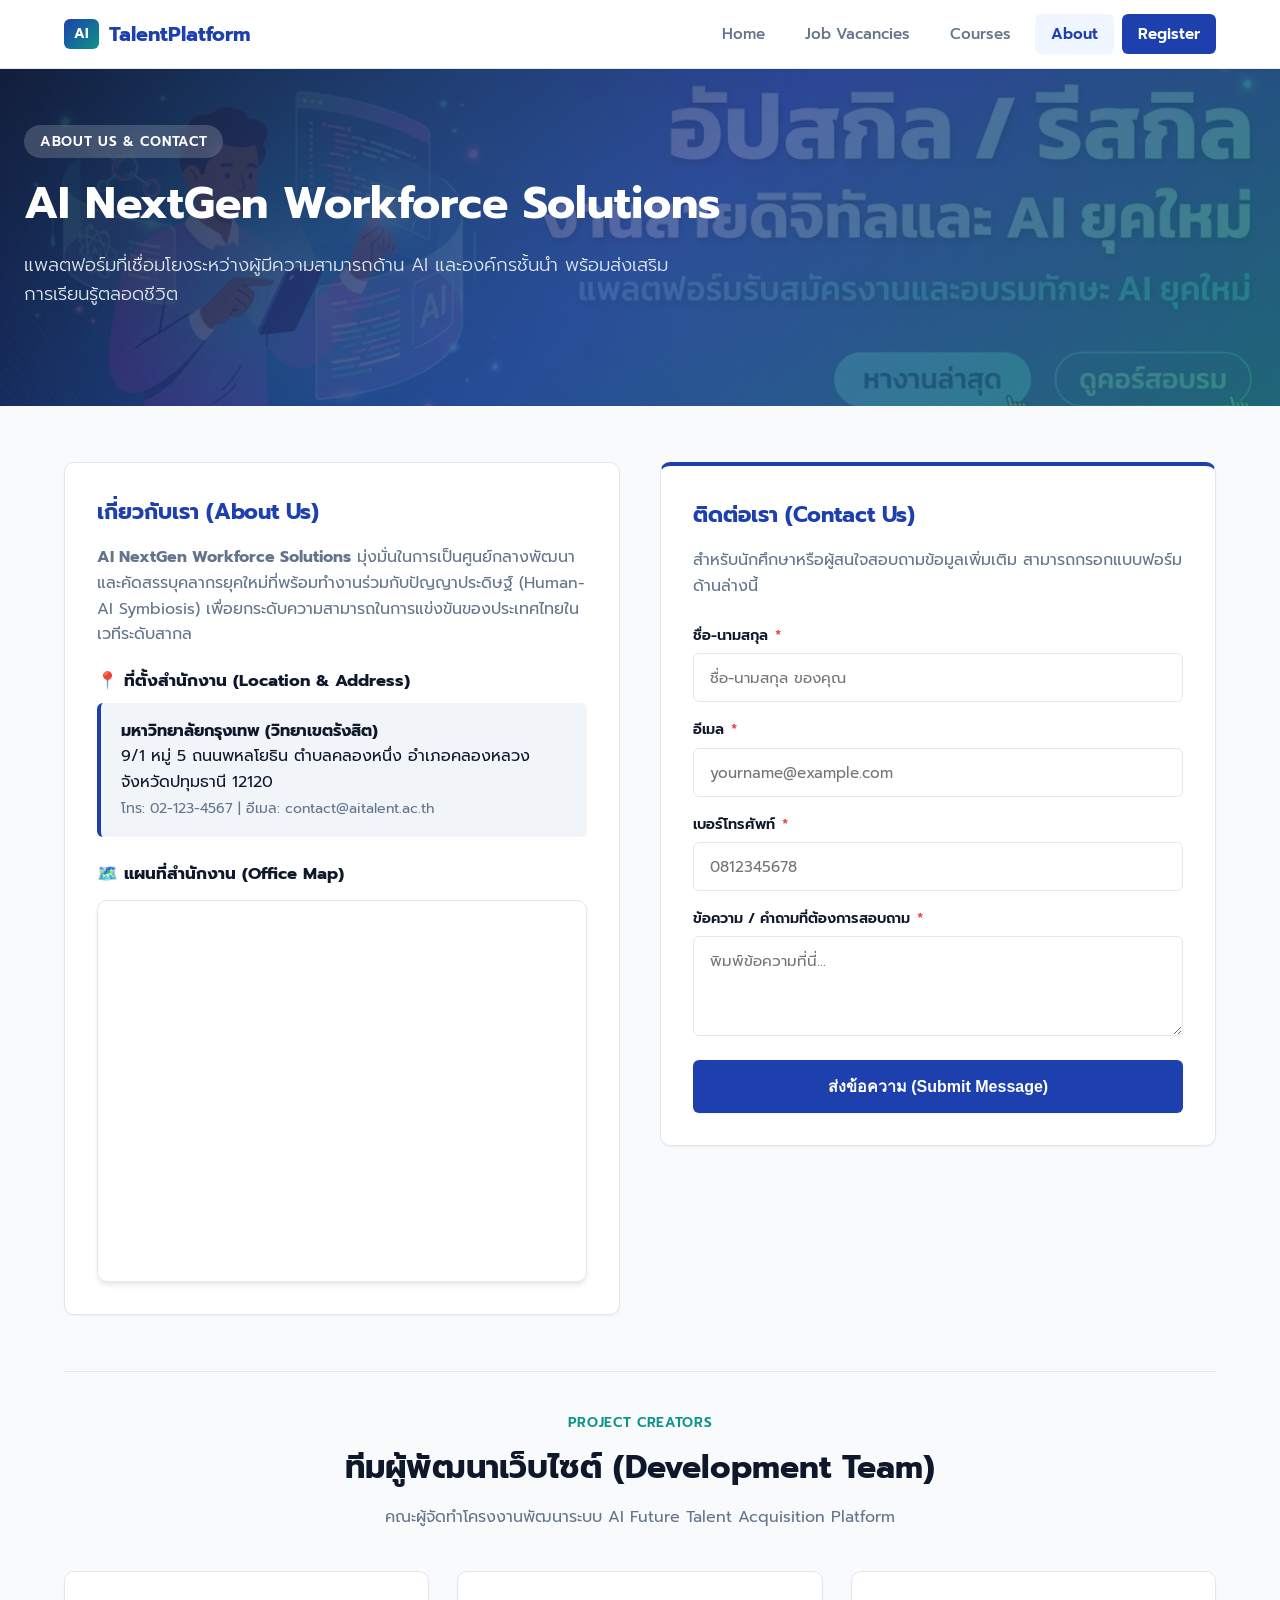
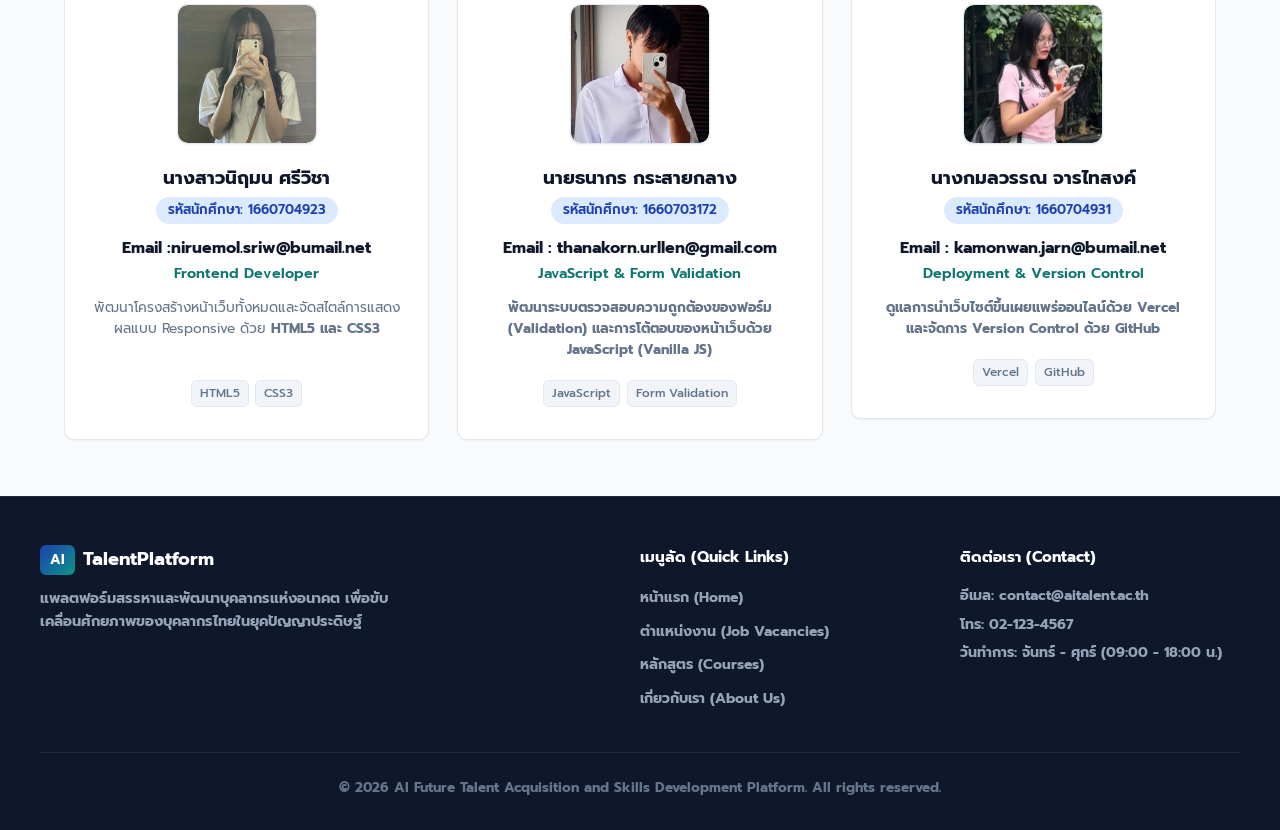
==== commit 833d32ff: "style change" ====
--- a/about.html
+++ b/about.html
@@ -132,13 +132,11 @@
                             <div class="team-photo-placeholder">
                                 <!-- <span class="placeholder-text">รูปภาพ (1:1)<br><small
                                     style="color:#94a3b8;">img/dev1.jpg</small></span> -->
-                                <span class="placeholder-icon">💻</span>
-                                <span class="placeholder-text">รูปภาพ (1:1)<br><small
-                                        style="color:#94a3b8;">img/dev1.png</small></span>
                             </div>
                         </div>
                         <h3 class="team-name">นางสาวนิฤมน ศรีวิชา</h3>
                         <span class="team-id">รหัสนักศึกษา: 1660704923</span>
+                        <span class="team-email"><strong>Email :niruemol.sriw@bumail.net</strong></span>
                         <div class="team-role">Frontend Developer</div>
                         <p class="team-desc">พัฒนาโครงสร้างหน้าเว็บทั้งหมดและจัดสไตล์การแสดงผลแบบ Responsive ด้วย
                             <strong>HTML5 และ CSS3</strong>
@@ -157,13 +155,12 @@
                             <div class="team-photo-placeholder">
                                 <!-- <span class="placeholder-text">รูปภาพ (1:1)<br><small
                                         style="color:#94a3b8;">img/dev2.jpg</small></span> -->
-                                <span class="placeholder-icon">⚙️</span>
-                                <span class="placeholder-text">รูปภาพ (1:1)<br><small
-                                        style="color:#94a3b8;">img/dev2.png</small></span>
+                                style="color:#94a3b8;">img/dev2.png</small></span>
                             </div>
                         </div>
                         <h3 class="team-name">นายธนากร กระสายกลาง</h3>
                         <span class="team-id">รหัสนักศึกษา: 1660703172</span>
+                        <span class="team-email"><strong>Email : thanakorn.urllen@gmail.com</span>
                         <div class="team-role">JavaScript & Form Validation</div>
                         <p class="team-desc">พัฒนาระบบตรวจสอบความถูกต้องของฟอร์ม (Validation)
                             และการโต้ตอบของหน้าเว็บด้วย <strong>JavaScript (Vanilla JS)</strong></p>
@@ -188,6 +185,7 @@
                         </div>
                         <h3 class="team-name">นางกมลวรรณ จารไทสงค์</h3>
                         <span class="team-id">รหัสนักศึกษา: 1660704931</span>
+                        <span class="team-email"><strong>Email : kamonwan.jarn@bumail.net</strong></span>
                         <div class="team-role">Deployment & Version Control</div>
                         <p class="team-desc">ดูแลการนำเว็บไซต์ขึ้นเผยแพร่ออนไลน์ด้วย <strong>Vercel</strong> และจัดการ
                             Version Control ด้วย <strong>GitHub</strong></p>
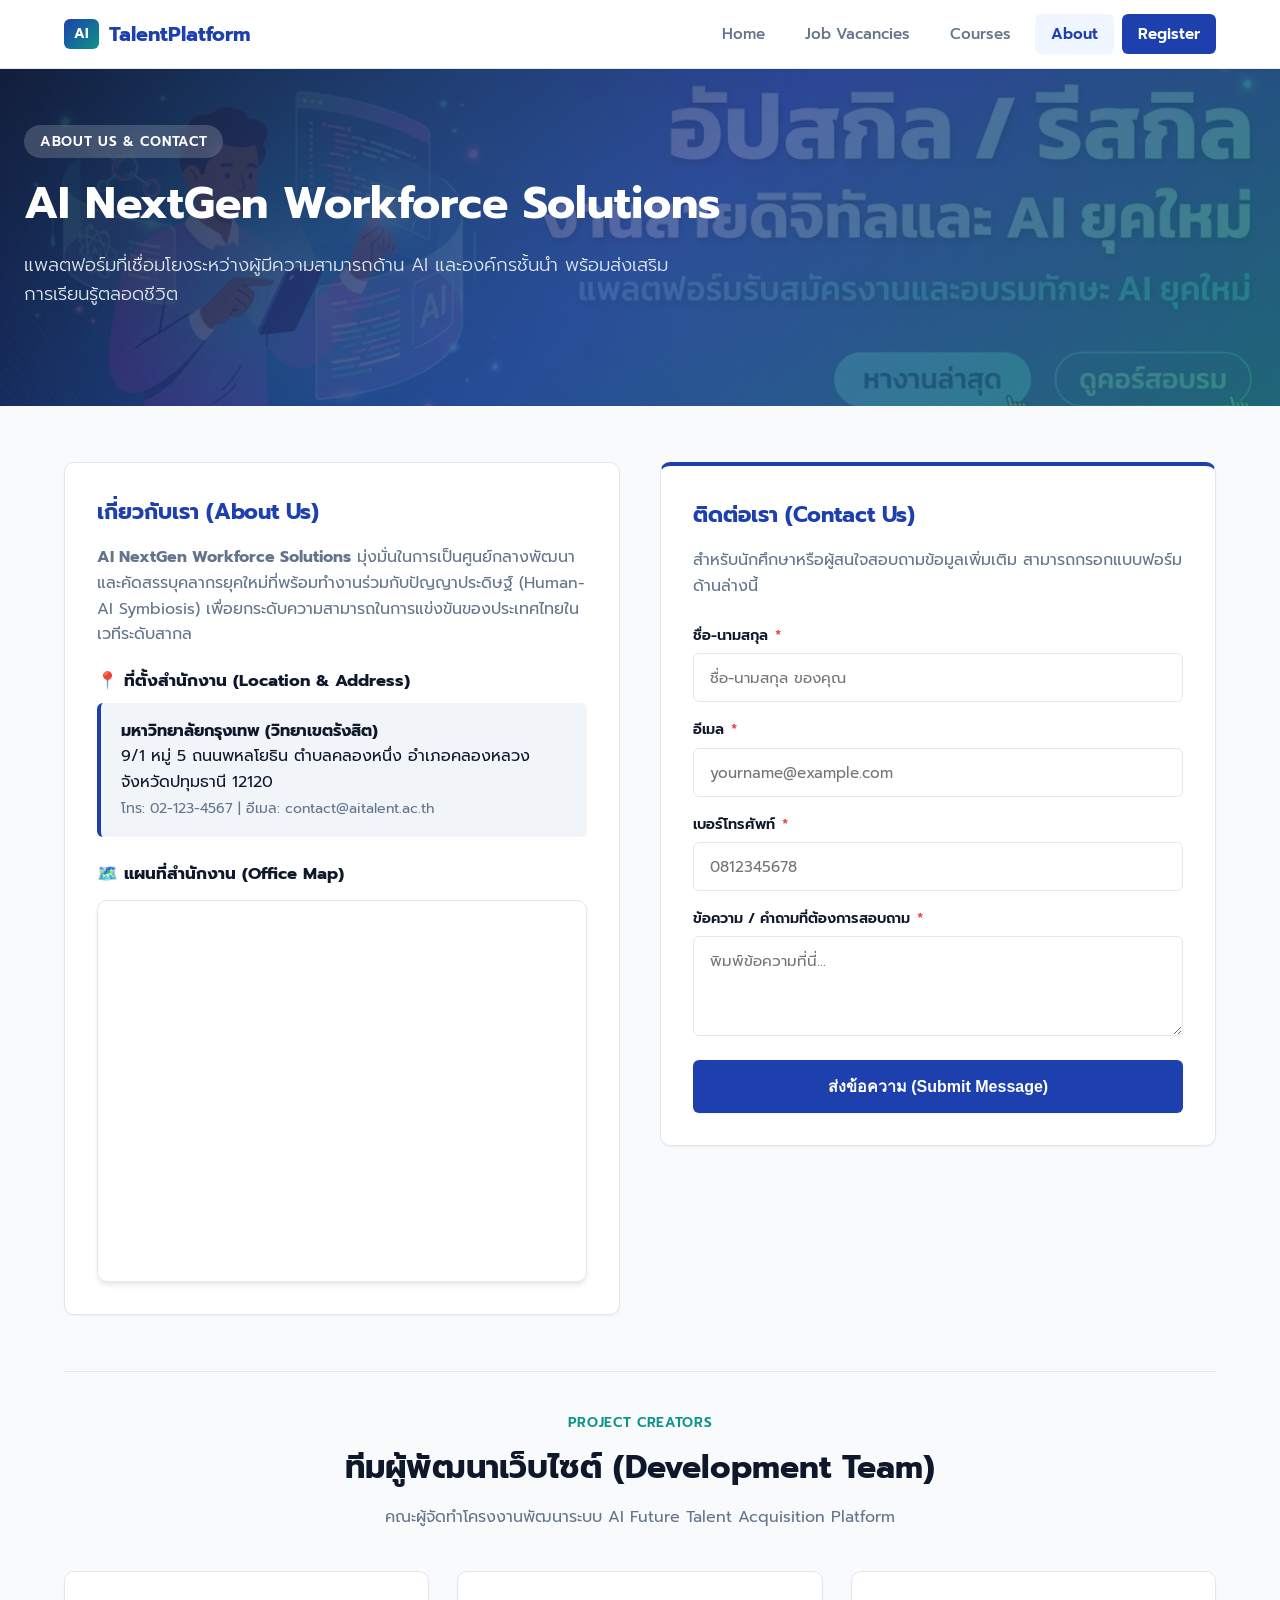
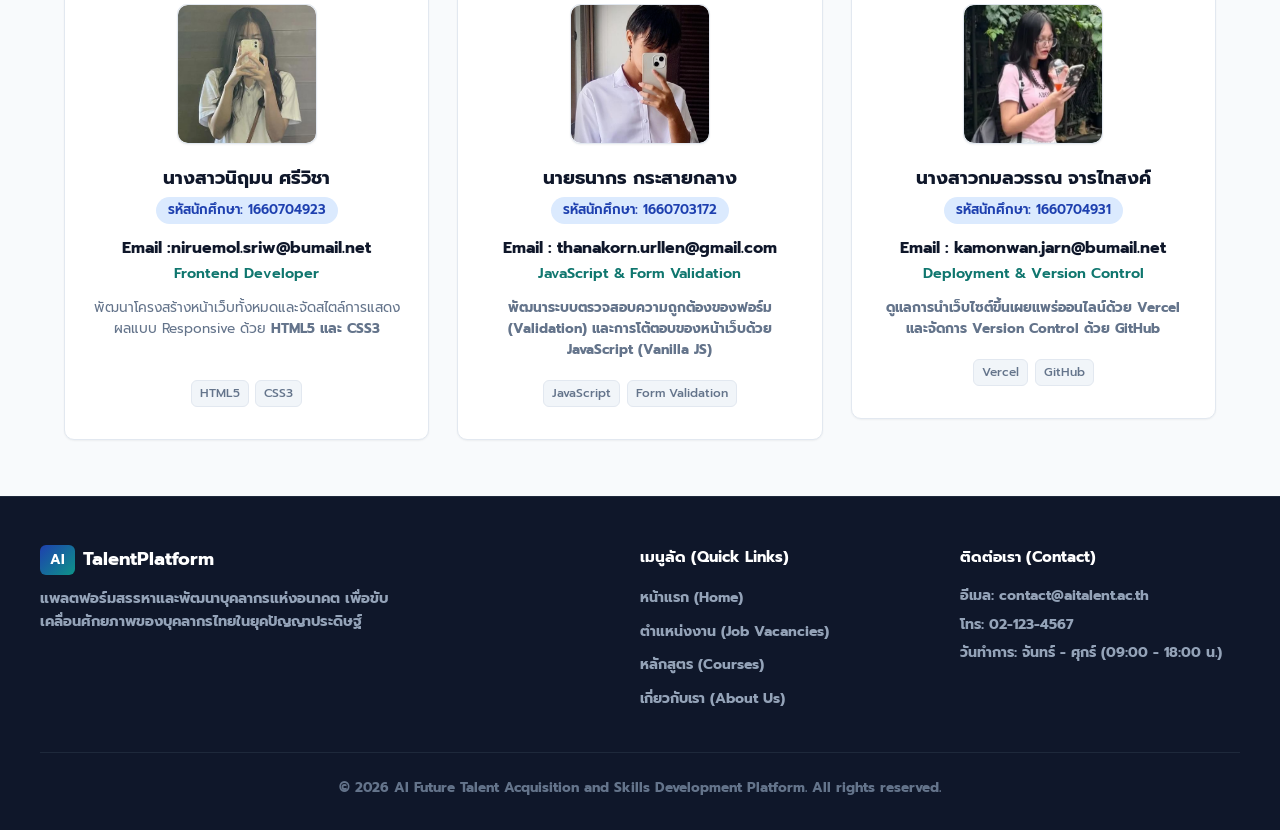
==== commit 3fc1578f: "edit wrong detail" ====
--- a/about.html
+++ b/about.html
@@ -183,7 +183,7 @@
                                         style="color:#94a3b8;">img/dev3.png</small></span>
                             </div>
                         </div>
-                        <h3 class="team-name">นางกมลวรรณ จารไทสงค์</h3>
+                        <h3 class="team-name">นางสาวกมลวรรณ จารไทสงค์</h3>
                         <span class="team-id">รหัสนักศึกษา: 1660704931</span>
                         <span class="team-email"><strong>Email : kamonwan.jarn@bumail.net</strong></span>
                         <div class="team-role">Deployment & Version Control</div>
